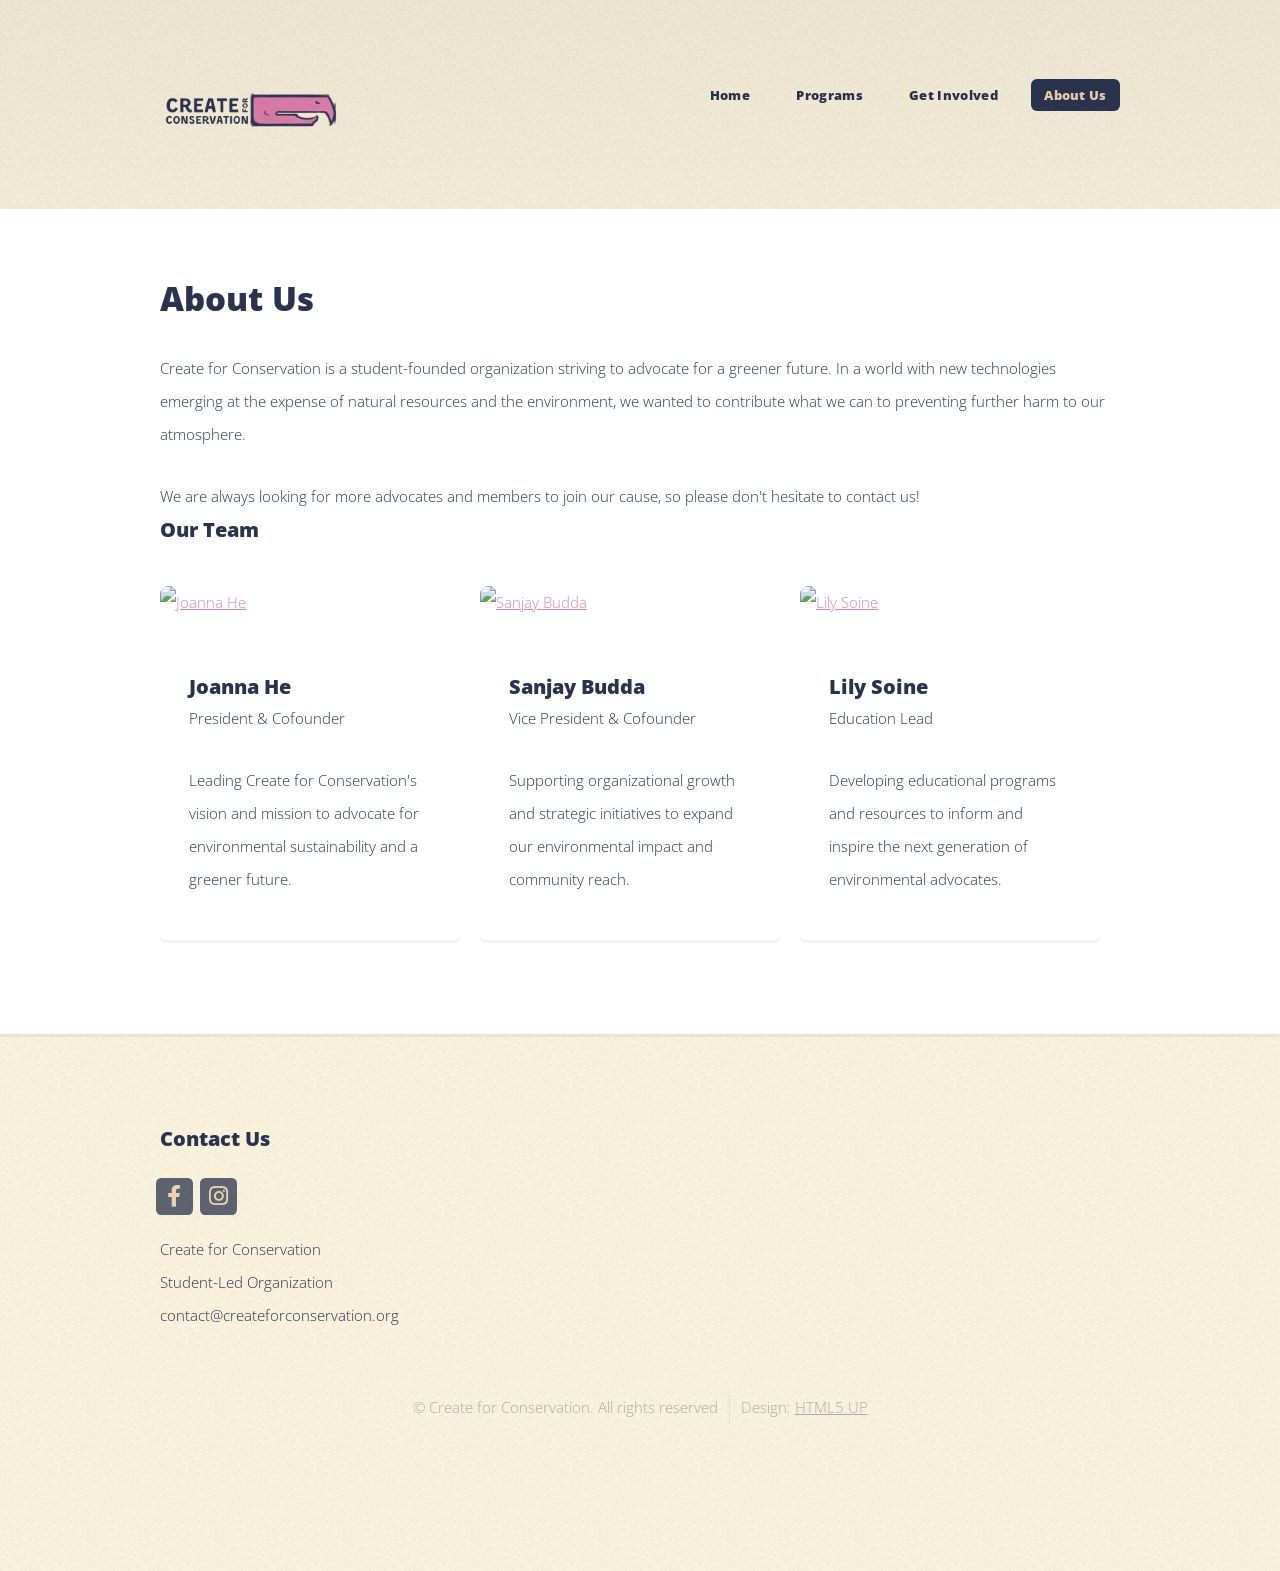
==== about-us.html @ b84e0b49 "Update: larger logo, add team members to about page, reorganize programs menu, rename get-connected " ====
<!DOCTYPE HTML>
<!--
	Verti by HTML5 UP
	html5up.net | @ajlkn
	Free for personal and commercial use under the CCA 3.0 license (html5up.net/license)
-->
<html>
	<head>
		<title>About Us - Create for Conservation</title>
		<meta charset="utf-8" />
		<meta name="viewport" content="width=device-width, initial-scale=1, user-scalable=no" />
		<link rel="stylesheet" href="assets/css/main.css" />
		<style>
			#logo img {
				max-width: 180px;
				height: auto;
			}
			
			/* Team member card hover effects */
			.box.feature {
				transition: transform 0.5s ease, box-shadow 0.5s ease;
			}
			
			.box.feature:hover {
				transform: translateY(-5px);
				box-shadow: 0 5px 15px rgba(0, 0, 0, 0.1);
			}
			
			.box.feature .image.featured img {
				transition: transform 0.5s ease;
			}
			
			.box.feature:hover .image.featured img {
				transform: scale(1.02);
			}
			
			/* Horizontal scroll for team members */
			.team-scroll-container {
				display: flex;
				overflow-x: auto;
				gap: 20px;
				padding: 20px 0;
				scroll-behavior: smooth;
			}
			
			.team-scroll-container::-webkit-scrollbar {
				height: 8px;
			}
			
			.team-scroll-container::-webkit-scrollbar-track {
				background: #f1f1f1;
			}
			
			.team-scroll-container::-webkit-scrollbar-thumb {
				background: #888;
				border-radius: 4px;
			}
			
			.team-scroll-container::-webkit-scrollbar-thumb:hover {
				background: #555;
			}
			
			.team-member-card {
				flex: 0 0 300px;
				min-width: 300px;
			}
		</style>
	</head>
	<body class="is-preload right-sidebar">
		<div id="page-wrapper">

			<!-- Header -->
			<div id="header-wrapper">
				<header id="header" class="container">

					<!-- Logo -->
						<div id="logo">
							<a href="index.html"><img src="assets/css/images/C4C_Logo.png" alt="Create for Conservation" /></a>
						</div>

					<!-- Nav -->
						<nav id="nav">
							<ul>
								<li><a href="index.html">Home</a></li>
								<li>
									<a href="#">Programs</a>
									<ul>
									<li><a href="primary-program.html">Primary Program</a></li>
									<li><a href="teen-program.html">Teen Program</a></li>
								</ul>
							</li>
							<li><a href="get-involved.html">Get Involved</a></li>
								<li class="current"><a href="about-us.html">About Us</a></li>
							</ul>
						</nav>

				</header>
			</div>

			<!-- Main -->
			<div id="main-wrapper">
				<div class="container">
					<!-- About Section -->
					<div class="row gtr-200">
						<div class="col-12 col-12-medium">
							<div id="content">
								<article>
									<h2>About Us</h2>
									<p>Create for Conservation is a student-founded organization striving to advocate for a greener future. In a world with new technologies emerging at the expense of natural resources and the environment, we wanted to contribute what we can to preventing further harm to our atmosphere.</p>
									<p>We are always looking for more advocates and members to join our cause, so please don't hesitate to contact us!</p>
								</article>
							</div>
						</div>
					</div>

					<!-- Team Members -->
					<h3>Our Team</h3>
					<div class="team-scroll-container">
						<div class="team-member-card">
							<!-- Team Member 1 -->
							<section class="box feature">
								<a href="#" class="image featured"><img src="images/pic01.jpg" alt="Joanna He" /></a>
								<div class="inner">
									<header>
										<h2>Joanna He</h2>
										<p>President & Cofounder</p>
									</header>
									<p>Leading Create for Conservation's vision and mission to advocate for environmental sustainability and a greener future.</p>
								</div>
							</section>
						</div>
						<div class="team-member-card">
							<!-- Team Member 2 -->
							<section class="box feature">
								<a href="#" class="image featured"><img src="images/pic02.jpg" alt="Sanjay Budda" /></a>
								<div class="inner">
									<header>
										<h2>Sanjay Budda</h2>
										<p>Vice President & Cofounder</p>
									</header>
									<p>Supporting organizational growth and strategic initiatives to expand our environmental impact and community reach.</p>
								</div>
							</section>
						</div>
						<div class="team-member-card">
							<!-- Team Member 3 -->
							<section class="box feature">
								<a href="#" class="image featured"><img src="images/pic03.jpg" alt="Lily Soine" /></a>
								<div class="inner">
									<header>
										<h2>Lily Soine</h2>
										<p>Education Lead</p>
									</header>
									<p>Developing educational programs and resources to inform and inspire the next generation of environmental advocates.</p>
								</div>
							</section>
						</div>
						<div class="team-member-card">
							<!-- Team Member 4 -->
							<section class="box feature">
								<a href="#" class="image featured"><img src="images/pic04.jpg" alt="Ishaant Majumdar" /></a>
								<div class="inner">
									<header>
										<h2>Ishaant Majumdar</h2>
										<p>Technology Lead</p>
									</header>
									<p>Leveraging technology and innovation to advance Create for Conservation's digital presence and technical capabilities.</p>
								</div>
							</section>
						</div>
					</div>
				</div>
			</div>

			<!-- Footer -->
			<div id="footer-wrapper">
				<footer id="footer" class="container">
					<div class="row">
						<div class="col-12">
							<!-- Contact -->
								<section class="widget contact last">
									<h3>Contact Us</h3>
									<ul>
										<li><a href="#" class="icon brands fa-facebook-f"><span class="label">Facebook</span></a></li>
										<li><a href="#" class="icon brands fa-instagram"><span class="label">Instagram</span></a></li>
									</ul>
									<p>Create for Conservation<br />
									Student-Led Organization<br />
									contact@createforconservation.org</p>
								</section>
						</div>
					</div>
					<div class="row">
						<div class="col-12">
							<div id="copyright">
								<ul class="menu">
									<li>&copy; Create for Conservation. All rights reserved</li><li>Design: <a href="http://html5up.net">HTML5 UP</a></li>
								</ul>
							</div>
						</div>
					</div>
				</footer>
			</div>

		</div>

		<!-- Scripts -->
		<script src="assets/js/jquery.min.js"></script>
		<script src="assets/js/jquery.dropotron.min.js"></script>
		<script src="assets/js/browser.min.js"></script>
		<script src="assets/js/breakpoints.min.js"></script>
		<script src="assets/js/util.js"></script>
		<script src="assets/js/main.js"></script>

	</body>
</html>
---- assets/css/main.css ----
@import url("fontawesome-all.min.css");
@import url("https://fonts.googleapis.com/css?family=Oleo+Script:400|Open+Sans:300,300italic,600,600italic,800");

/*
	Verti by HTML5 UP
	html5up.net | @ajlkn
	Free for personal and commercial use under the CCA 3.0 license (html5up.net/license)
*/

html, body, div, span, applet, object,
iframe, h1, h2, h3, h4, h5, h6, p, blockquote,
pre, a, abbr, acronym, address, big, cite,
code, del, dfn, em, img, ins, kbd, q, s, samp,
small, strike, strong, sub, sup, tt, var, b,
u, i, center, dl, dt, dd, ol, ul, li, fieldset,
form, label, legend, table, caption, tbody,
tfoot, thead, tr, th, td, article, aside,
canvas, details, embed, figure, figcaption,
footer, header, hgroup, menu, nav, output, ruby,
section, summary, time, mark, audio, video {
	margin: 0;
	padding: 0;
	border: 0;
	font-size: 100%;
	font: inherit;
	vertical-align: baseline;}

article, aside, details, figcaption, figure,
footer, header, hgroup, menu, nav, section {
	display: block;}

body {
	line-height: 1;
}

ol, ul {
	list-style: none;
}

blockquote, q {
	quotes: none;
}

	blockquote:before, blockquote:after, q:before, q:after {
		content: '';
		content: none;
	}

table {
	border-collapse: collapse;
	border-spacing: 0;
}

body {
	-webkit-text-size-adjust: none;
}

mark {
	background-color: transparent;
	color: inherit;
}

input::-moz-focus-inner {
	border: 0;
	padding: 0;
}

input, select, textarea {
	-moz-appearance: none;
	-webkit-appearance: none;
	-ms-appearance: none;
	appearance: none;
}

/* Basic */

	@-ms-viewport {
		width: device-width;
	}

	html {
		box-sizing: border-box;
	}

	*, *:before, *:after {
		box-sizing: inherit;
	}

	body {
		background-image: -moz-linear-gradient(top, rgba(0, 0, 0, 0.05), rgba(0, 0, 0, 0)), url("images/bg01.png");
		background-image: -webkit-linear-gradient(top, rgba(0, 0, 0, 0.05), rgba(0, 0, 0, 0)), url("images/bg01.png");
		background-image: -ms-linear-gradient(top, rgba(0, 0, 0, 0.05), rgba(0, 0, 0, 0)), url("images/bg01.png");
		background-image: linear-gradient(top, rgba(0, 0, 0, 0.05), rgba(0, 0, 0, 0)), url("images/bg01.png");
		background-color: #faf3dd;
		background-position: top left, top left;
		background-repeat: repeat-x, repeat;
		background-size: 100% 30em, auto;
		font-family: 'Open Sans', sans-serif;
		font-size: 13pt;
		color: #29334d;
		font-weight: 300;
		line-height: 2.25em;
	}

		body.is-preload *, body.is-preload *:before, body.is-preload *:after {
			-moz-animation: none !important;
			-webkit-animation: none !important;
			-ms-animation: none !important;
			animation: none !important;
			-moz-transition: none !important;
			-webkit-transition: none !important;
			-ms-transition: none !important;
			transition: none !important;
		}

	input, select, textarea {
		font-family: 'Open Sans', sans-serif;
		font-size: 13pt;
		color: #29334d;
		font-weight: 300;
		line-height: 2.25em;
	}

	a {
		color: #dd80ab;
		text-decoration: underline;
	}

		a:hover {
			text-decoration: none;
		}

	h1, h2, h3, h4, h5, h6 {
		color: #29334d;
		font-weight: 800;
	}

		h1 a, h2 a, h3 a, h4 a, h5 a, h6 a {
			color: inherit;
			text-decoration: none;
			outline: 0;
		}

	h2 {
		font-size: 2.25em;
		margin: 0 0 1.1em 0;
		line-height: 1em;
	}

	h3 {
		font-size: 1.35em;
		margin: 0 0 1em 0;
	}

	b, strong {
		font-weight: 600;
		color: #29334d;
	}

	i, em {
		font-style: italic;
	}

	br.clear {
		clear: both;
	}

	sub {
		position: relative;
		top: 0.5em;
		font-size: 0.8em;
	}

	sup {
		position: relative;
		top: -0.5em;
		font-size: 0.8em;
	}

	hr {
		border: 0;
		border-top: solid 1px #eee;
	}

	blockquote {
		border-left: solid 0.5em #eee;
		padding: 1em 0 1em 2em;
		font-style: italic;
	}

	p, ul, ol, dl, table {
		margin-bottom: 2em;
	}

/* Container */

	.container {
		margin: 0 auto;
		max-width: 100%;
		width: 1400px;
	}

		@media screen and (max-width: 1680px) {

			.container {
				width: 1200px;
			}

		}

		@media screen and (max-width: 1280px) {

			.container {
				width: 960px;
			}

		}

		@media screen and (max-width: 980px) {

			.container {
				width: 90%;
			}

		}

		@media screen and (max-width: 736px) {

			.container {
				width: 100%;
			}

		}

/* Row */

	.row {
		display: flex;
		flex-wrap: wrap;
		box-sizing: border-box;
		align-items: stretch;
	}

		.row > * {
			box-sizing: border-box;
		}

		.row.gtr-uniform > * > :last-child {
			margin-bottom: 0;
		}

		.row.aln-left {
			justify-content: flex-start;
		}

		.row.aln-center {
			justify-content: center;
		}

		.row.aln-right {
			justify-content: flex-end;
		}

		.row.aln-top {
			align-items: flex-start;
		}

		.row.aln-middle {
			align-items: center;
		}

		.row.aln-bottom {
			align-items: flex-end;
		}

		.row > .imp {
			order: -1;
		}

		.row > .col-1 {
			width: 8.33333%;
		}

		.row > .off-1 {
			margin-left: 8.33333%;
		}

		.row > .col-2 {
			width: 16.66667%;
		}

		.row > .off-2 {
			margin-left: 16.66667%;
		}

		.row > .col-3 {
			width: 25%;
		}

		.row > .off-3 {
			margin-left: 25%;
		}

		.row > .col-4 {
			width: 33.33333%;
		}

		.row > .off-4 {
			margin-left: 33.33333%;
		}

		.row > .col-5 {
			width: 41.66667%;
		}

		.row > .off-5 {
			margin-left: 41.66667%;
		}

		.row > .col-6 {
			width: 50%;
		}

		.row > .off-6 {
			margin-left: 50%;
		}

		.row > .col-7 {
			width: 58.33333%;
		}

		.row > .off-7 {
			margin-left: 58.33333%;
		}

		.row > .col-8 {
			width: 66.66667%;
		}

		.row > .off-8 {
			margin-left: 66.66667%;
		}

		.row > .col-9 {
			width: 75%;
		}

		.row > .off-9 {
			margin-left: 75%;
		}

		.row > .col-10 {
			width: 83.33333%;
		}

		.row > .off-10 {
			margin-left: 83.33333%;
		}

		.row > .col-11 {
			width: 91.66667%;
		}

		.row > .off-11 {
			margin-left: 91.66667%;
		}

		.row > .col-12 {
			width: 100%;
		}

		.row > .off-12 {
			margin-left: 100%;
		}

		.row.gtr-0 {
			margin-top: 0px;
			margin-left: 0px;
		}

			.row.gtr-0 > * {
				padding: 0px 0 0 0px;
			}

			.row.gtr-0.gtr-uniform {
				margin-top: 0px;
			}

				.row.gtr-0.gtr-uniform > * {
					padding-top: 0px;
				}

		.row.gtr-25 {
			margin-top: -10px;
			margin-left: -10px;
		}

			.row.gtr-25 > * {
				padding: 10px 0 0 10px;
			}

			.row.gtr-25.gtr-uniform {
				margin-top: -10px;
			}

				.row.gtr-25.gtr-uniform > * {
					padding-top: 10px;
				}

		.row.gtr-50 {
			margin-top: -20px;
			margin-left: -20px;
		}

			.row.gtr-50 > * {
				padding: 20px 0 0 20px;
			}

			.row.gtr-50.gtr-uniform {
				margin-top: -20px;
			}

				.row.gtr-50.gtr-uniform > * {
					padding-top: 20px;
				}

		.row {
			margin-top: -40px;
			margin-left: -40px;
		}

			.row > * {
				padding: 40px 0 0 40px;
			}

			.row.gtr-uniform {
				margin-top: -40px;
			}

				.row.gtr-uniform > * {
					padding-top: 40px;
				}

		.row.gtr-150 {
			margin-top: -60px;
			margin-left: -60px;
		}

			.row.gtr-150 > * {
				padding: 60px 0 0 60px;
			}

			.row.gtr-150.gtr-uniform {
				margin-top: -60px;
			}

				.row.gtr-150.gtr-uniform > * {
					padding-top: 60px;
				}

		.row.gtr-200 {
			margin-top: -80px;
			margin-left: -80px;
		}

			.row.gtr-200 > * {
				padding: 80px 0 0 80px;
			}

			.row.gtr-200.gtr-uniform {
				margin-top: -80px;
			}

				.row.gtr-200.gtr-uniform > * {
					padding-top: 80px;
				}

		@media screen and (max-width: 1680px) {

			.row {
				display: flex;
				flex-wrap: wrap;
				box-sizing: border-box;
				align-items: stretch;
			}

				.row > * {
					box-sizing: border-box;
				}

				.row.gtr-uniform > * > :last-child {
					margin-bottom: 0;
				}

				.row.aln-left {
					justify-content: flex-start;
				}

				.row.aln-center {
					justify-content: center;
				}

				.row.aln-right {
					justify-content: flex-end;
				}

				.row.aln-top {
					align-items: flex-start;
				}

				.row.aln-middle {
					align-items: center;
				}

				.row.aln-bottom {
					align-items: flex-end;
				}

				.row > .imp-xlarge {
					order: -1;
				}

				.row > .col-1-xlarge {
					width: 8.33333%;
				}

				.row > .off-1-xlarge {
					margin-left: 8.33333%;
				}

				.row > .col-2-xlarge {
					width: 16.66667%;
				}

				.row > .off-2-xlarge {
					margin-left: 16.66667%;
				}

				.row > .col-3-xlarge {
					width: 25%;
				}

				.row > .off-3-xlarge {
					margin-left: 25%;
				}

				.row > .col-4-xlarge {
					width: 33.33333%;
				}

				.row > .off-4-xlarge {
					margin-left: 33.33333%;
				}

				.row > .col-5-xlarge {
					width: 41.66667%;
				}

				.row > .off-5-xlarge {
					margin-left: 41.66667%;
				}

				.row > .col-6-xlarge {
					width: 50%;
				}

				.row > .off-6-xlarge {
					margin-left: 50%;
				}

				.row > .col-7-xlarge {
					width: 58.33333%;
				}

				.row > .off-7-xlarge {
					margin-left: 58.33333%;
				}

				.row > .col-8-xlarge {
					width: 66.66667%;
				}

				.row > .off-8-xlarge {
					margin-left: 66.66667%;
				}

				.row > .col-9-xlarge {
					width: 75%;
				}

				.row > .off-9-xlarge {
					margin-left: 75%;
				}

				.row > .col-10-xlarge {
					width: 83.33333%;
				}

				.row > .off-10-xlarge {
					margin-left: 83.33333%;
				}

				.row > .col-11-xlarge {
					width: 91.66667%;
				}

				.row > .off-11-xlarge {
					margin-left: 91.66667%;
				}

				.row > .col-12-xlarge {
					width: 100%;
				}

				.row > .off-12-xlarge {
					margin-left: 100%;
				}

				.row.gtr-0 {
					margin-top: 0px;
					margin-left: 0px;
				}

					.row.gtr-0 > * {
						padding: 0px 0 0 0px;
					}

					.row.gtr-0.gtr-uniform {
						margin-top: 0px;
					}

						.row.gtr-0.gtr-uniform > * {
							padding-top: 0px;
						}

				.row.gtr-25 {
					margin-top: -10px;
					margin-left: -10px;
				}

					.row.gtr-25 > * {
						padding: 10px 0 0 10px;
					}

					.row.gtr-25.gtr-uniform {
						margin-top: -10px;
					}

						.row.gtr-25.gtr-uniform > * {
							padding-top: 10px;
						}

				.row.gtr-50 {
					margin-top: -20px;
					margin-left: -20px;
				}

					.row.gtr-50 > * {
						padding: 20px 0 0 20px;
					}

					.row.gtr-50.gtr-uniform {
						margin-top: -20px;
					}

						.row.gtr-50.gtr-uniform > * {
							padding-top: 20px;
						}

				.row {
					margin-top: -40px;
					margin-left: -40px;
				}

					.row > * {
						padding: 40px 0 0 40px;
					}

					.row.gtr-uniform {
						margin-top: -40px;
					}

						.row.gtr-uniform > * {
							padding-top: 40px;
						}

				.row.gtr-150 {
					margin-top: -60px;
					margin-left: -60px;
				}

					.row.gtr-150 > * {
						padding: 60px 0 0 60px;
					}

					.row.gtr-150.gtr-uniform {
						margin-top: -60px;
					}

						.row.gtr-150.gtr-uniform > * {
							padding-top: 60px;
						}

				.row.gtr-200 {
					margin-top: -80px;
					margin-left: -80px;
				}

					.row.gtr-200 > * {
						padding: 80px 0 0 80px;
					}

					.row.gtr-200.gtr-uniform {
						margin-top: -80px;
					}

						.row.gtr-200.gtr-uniform > * {
							padding-top: 80px;
						}

		}

		@media screen and (max-width: 1280px) {

			.row {
				display: flex;
				flex-wrap: wrap;
				box-sizing: border-box;
				align-items: stretch;
			}

				.row > * {
					box-sizing: border-box;
				}

				.row.gtr-uniform > * > :last-child {
					margin-bottom: 0;
				}

				.row.aln-left {
					justify-content: flex-start;
				}

				.row.aln-center {
					justify-content: center;
				}

				.row.aln-right {
					justify-content: flex-end;
				}

				.row.aln-top {
					align-items: flex-start;
				}

				.row.aln-middle {
					align-items: center;
				}

				.row.aln-bottom {
					align-items: flex-end;
				}

				.row > .imp-large {
					order: -1;
				}

				.row > .col-1-large {
					width: 8.33333%;
				}

				.row > .off-1-large {
					margin-left: 8.33333%;
				}

				.row > .col-2-large {
					width: 16.66667%;
				}

				.row > .off-2-large {
					margin-left: 16.66667%;
				}

				.row > .col-3-large {
					width: 25%;
				}

				.row > .off-3-large {
					margin-left: 25%;
				}

				.row > .col-4-large {
					width: 33.33333%;
				}

				.row > .off-4-large {
					margin-left: 33.33333%;
				}

				.row > .col-5-large {
					width: 41.66667%;
				}

				.row > .off-5-large {
					margin-left: 41.66667%;
				}

				.row > .col-6-large {
					width: 50%;
				}

				.row > .off-6-large {
					margin-left: 50%;
				}

				.row > .col-7-large {
					width: 58.33333%;
				}

				.row > .off-7-large {
					margin-left: 58.33333%;
				}

				.row > .col-8-large {
					width: 66.66667%;
				}

				.row > .off-8-large {
					margin-left: 66.66667%;
				}

				.row > .col-9-large {
					width: 75%;
				}

				.row > .off-9-large {
					margin-left: 75%;
				}

				.row > .col-10-large {
					width: 83.33333%;
				}

				.row > .off-10-large {
					margin-left: 83.33333%;
				}

				.row > .col-11-large {
					width: 91.66667%;
				}

				.row > .off-11-large {
					margin-left: 91.66667%;
				}

				.row > .col-12-large {
					width: 100%;
				}

				.row > .off-12-large {
					margin-left: 100%;
				}

				.row.gtr-0 {
					margin-top: 0px;
					margin-left: 0px;
				}

					.row.gtr-0 > * {
						padding: 0px 0 0 0px;
					}

					.row.gtr-0.gtr-uniform {
						margin-top: 0px;
					}

						.row.gtr-0.gtr-uniform > * {
							padding-top: 0px;
						}

				.row.gtr-25 {
					margin-top: -6.25px;
					margin-left: -6.25px;
				}

					.row.gtr-25 > * {
						padding: 6.25px 0 0 6.25px;
					}

					.row.gtr-25.gtr-uniform {
						margin-top: -6.25px;
					}

						.row.gtr-25.gtr-uniform > * {
							padding-top: 6.25px;
						}

				.row.gtr-50 {
					margin-top: -12.5px;
					margin-left: -12.5px;
				}

					.row.gtr-50 > * {
						padding: 12.5px 0 0 12.5px;
					}

					.row.gtr-50.gtr-uniform {
						margin-top: -12.5px;
					}

						.row.gtr-50.gtr-uniform > * {
							padding-top: 12.5px;
						}

				.row {
					margin-top: -25px;
					margin-left: -25px;
				}

					.row > * {
						padding: 25px 0 0 25px;
					}

					.row.gtr-uniform {
						margin-top: -25px;
					}

						.row.gtr-uniform > * {
							padding-top: 25px;
						}

				.row.gtr-150 {
					margin-top: -37.5px;
					margin-left: -37.5px;
				}

					.row.gtr-150 > * {
						padding: 37.5px 0 0 37.5px;
					}

					.row.gtr-150.gtr-uniform {
						margin-top: -37.5px;
					}

						.row.gtr-150.gtr-uniform > * {
							padding-top: 37.5px;
						}

				.row.gtr-200 {
					margin-top: -50px;
					margin-left: -50px;
				}

					.row.gtr-200 > * {
						padding: 50px 0 0 50px;
					}

					.row.gtr-200.gtr-uniform {
						margin-top: -50px;
					}

						.row.gtr-200.gtr-uniform > * {
							padding-top: 50px;
						}

		}

		@media screen and (max-width: 980px) {

			.row {
				display: flex;
				flex-wrap: wrap;
				box-sizing: border-box;
				align-items: stretch;
			}

				.row > * {
					box-sizing: border-box;
				}

				.row.gtr-uniform > * > :last-child {
					margin-bottom: 0;
				}

				.row.aln-left {
					justify-content: flex-start;
				}

				.row.aln-center {
					justify-content: center;
				}

				.row.aln-right {
					justify-content: flex-end;
				}

				.row.aln-top {
					align-items: flex-start;
				}

				.row.aln-middle {
					align-items: center;
				}

				.row.aln-bottom {
					align-items: flex-end;
				}

				.row > .imp-medium {
					order: -1;
				}

				.row > .col-1-medium {
					width: 8.33333%;
				}

				.row > .off-1-medium {
					margin-left: 8.33333%;
				}

				.row > .col-2-medium {
					width: 16.66667%;
				}

				.row > .off-2-medium {
					margin-left: 16.66667%;
				}

				.row > .col-3-medium {
					width: 25%;
				}

				.row > .off-3-medium {
					margin-left: 25%;
				}

				.row > .col-4-medium {
					width: 33.33333%;
				}

				.row > .off-4-medium {
					margin-left: 33.33333%;
				}

				.row > .col-5-medium {
					width: 41.66667%;
				}

				.row > .off-5-medium {
					margin-left: 41.66667%;
				}

				.row > .col-6-medium {
					width: 50%;
				}

				.row > .off-6-medium {
					margin-left: 50%;
				}

				.row > .col-7-medium {
					width: 58.33333%;
				}

				.row > .off-7-medium {
					margin-left: 58.33333%;
				}

				.row > .col-8-medium {
					width: 66.66667%;
				}

				.row > .off-8-medium {
					margin-left: 66.66667%;
				}

				.row > .col-9-medium {
					width: 75%;
				}

				.row > .off-9-medium {
					margin-left: 75%;
				}

				.row > .col-10-medium {
					width: 83.33333%;
				}

				.row > .off-10-medium {
					margin-left: 83.33333%;
				}

				.row > .col-11-medium {
					width: 91.66667%;
				}

				.row > .off-11-medium {
					margin-left: 91.66667%;
				}

				.row > .col-12-medium {
					width: 100%;
				}

				.row > .off-12-medium {
					margin-left: 100%;
				}

				.row.gtr-0 {
					margin-top: 0px;
					margin-left: 0px;
				}

					.row.gtr-0 > * {
						padding: 0px 0 0 0px;
					}

					.row.gtr-0.gtr-uniform {
						margin-top: 0px;
					}

						.row.gtr-0.gtr-uniform > * {
							padding-top: 0px;
						}

				.row.gtr-25 {
					margin-top: -6.25px;
					margin-left: -6.25px;
				}

					.row.gtr-25 > * {
						padding: 6.25px 0 0 6.25px;
					}

					.row.gtr-25.gtr-uniform {
						margin-top: -6.25px;
					}

						.row.gtr-25.gtr-uniform > * {
							padding-top: 6.25px;
						}

				.row.gtr-50 {
					margin-top: -12.5px;
					margin-left: -12.5px;
				}

					.row.gtr-50 > * {
						padding: 12.5px 0 0 12.5px;
					}

					.row.gtr-50.gtr-uniform {
						margin-top: -12.5px;
					}

						.row.gtr-50.gtr-uniform > * {
							padding-top: 12.5px;
						}

				.row {
					margin-top: -25px;
					margin-left: -25px;
				}

					.row > * {
						padding: 25px 0 0 25px;
					}

					.row.gtr-uniform {
						margin-top: -25px;
					}

						.row.gtr-uniform > * {
							padding-top: 25px;
						}

				.row.gtr-150 {
					margin-top: -37.5px;
					margin-left: -37.5px;
				}

					.row.gtr-150 > * {
						padding: 37.5px 0 0 37.5px;
					}

					.row.gtr-150.gtr-uniform {
						margin-top: -37.5px;
					}

						.row.gtr-150.gtr-uniform > * {
							padding-top: 37.5px;
						}

				.row.gtr-200 {
					margin-top: -50px;
					margin-left: -50px;
				}

					.row.gtr-200 > * {
						padding: 50px 0 0 50px;
					}

					.row.gtr-200.gtr-uniform {
						margin-top: -50px;
					}

						.row.gtr-200.gtr-uniform > * {
							padding-top: 50px;
						}

		}

		@media screen and (max-width: 736px) {

			.row {
				display: flex;
				flex-wrap: wrap;
				box-sizing: border-box;
				align-items: stretch;
			}

				.row > * {
					box-sizing: border-box;
				}

				.row.gtr-uniform > * > :last-child {
					margin-bottom: 0;
				}

				.row.aln-left {
					justify-content: flex-start;
				}

				.row.aln-center {
					justify-content: center;
				}

				.row.aln-right {
					justify-content: flex-end;
				}

				.row.aln-top {
					align-items: flex-start;
				}

				.row.aln-middle {
					align-items: center;
				}

				.row.aln-bottom {
					align-items: flex-end;
				}

				.row > .imp-small {
					order: -1;
				}

				.row > .col-1-small {
					width: 8.33333%;
				}

				.row > .off-1-small {
					margin-left: 8.33333%;
				}

				.row > .col-2-small {
					width: 16.66667%;
				}

				.row > .off-2-small {
					margin-left: 16.66667%;
				}

				.row > .col-3-small {
					width: 25%;
				}

				.row > .off-3-small {
					margin-left: 25%;
				}

				.row > .col-4-small {
					width: 33.33333%;
				}

				.row > .off-4-small {
					margin-left: 33.33333%;
				}

				.row > .col-5-small {
					width: 41.66667%;
				}

				.row > .off-5-small {
					margin-left: 41.66667%;
				}

				.row > .col-6-small {
					width: 50%;
				}

				.row > .off-6-small {
					margin-left: 50%;
				}

				.row > .col-7-small {
					width: 58.33333%;
				}

				.row > .off-7-small {
					margin-left: 58.33333%;
				}

				.row > .col-8-small {
					width: 66.66667%;
				}

				.row > .off-8-small {
					margin-left: 66.66667%;
				}

				.row > .col-9-small {
					width: 75%;
				}

				.row > .off-9-small {
					margin-left: 75%;
				}

				.row > .col-10-small {
					width: 83.33333%;
				}

				.row > .off-10-small {
					margin-left: 83.33333%;
				}

				.row > .col-11-small {
					width: 91.66667%;
				}

				.row > .off-11-small {
					margin-left: 91.66667%;
				}

				.row > .col-12-small {
					width: 100%;
				}

				.row > .off-12-small {
					margin-left: 100%;
				}

				.row.gtr-0 {
					margin-top: 0px;
					margin-left: 0px;
				}

					.row.gtr-0 > * {
						padding: 0px 0 0 0px;
					}

					.row.gtr-0.gtr-uniform {
						margin-top: 0px;
					}

						.row.gtr-0.gtr-uniform > * {
							padding-top: 0px;
						}

				.row.gtr-25 {
					margin-top: -5px;
					margin-left: -5px;
				}

					.row.gtr-25 > * {
						padding: 5px 0 0 5px;
					}

					.row.gtr-25.gtr-uniform {
						margin-top: -5px;
					}

						.row.gtr-25.gtr-uniform > * {
							padding-top: 5px;
						}

				.row.gtr-50 {
					margin-top: -10px;
					margin-left: -10px;
				}

					.row.gtr-50 > * {
						padding: 10px 0 0 10px;
					}

					.row.gtr-50.gtr-uniform {
						margin-top: -10px;
					}

						.row.gtr-50.gtr-uniform > * {
							padding-top: 10px;
						}

				.row {
					margin-top: -20px;
					margin-left: -20px;
				}

					.row > * {
						padding: 20px 0 0 20px;
					}

					.row.gtr-uniform {
						margin-top: -20px;
					}

						.row.gtr-uniform > * {
							padding-top: 20px;
						}

				.row.gtr-150 {
					margin-top: -30px;
					margin-left: -30px;
				}

					.row.gtr-150 > * {
						padding: 30px 0 0 30px;
					}

					.row.gtr-150.gtr-uniform {
						margin-top: -30px;
					}

						.row.gtr-150.gtr-uniform > * {
							padding-top: 30px;
						}

				.row.gtr-200 {
					margin-top: -40px;
					margin-left: -40px;
				}

					.row.gtr-200 > * {
						padding: 40px 0 0 40px;
					}

					.row.gtr-200.gtr-uniform {
						margin-top: -40px;
					}

						.row.gtr-200.gtr-uniform > * {
							padding-top: 40px;
						}

		}

/* Section/Article */

	section, article {
		margin-bottom: 5em;
	}

	section > :last-child,
	article > :last-child,
	section:last-child,
	article:last-child {
		margin-bottom: 0;
	}

	header {
		margin: 0 0 2em 0;
	}

		header h2, header h3 {
			margin: 0 0 0.25em 0;
		}

		header p {
			margin: 0;
		}

	footer {
		margin: 2.5em 0 0 0;
	}

/* Forms */

	form label {
		display: block;
		font-weight: 800;
		margin: 0 0 1em 0;
		font-size: 0.8em;
		color: #29334d;
	}

	form input[type="text"],
	form input[type="email"],
	form input[type="password"],
	form select,
	form textarea {
		-webkit-appearance: none;
		display: block;
		width: 100%;
		border-radius: 8px;
		border: solid 1px #eee;
	}

		form input[type="text"]:focus,
		form input[type="email"]:focus,
		form input[type="password"]:focus,
		form select:focus,
		form textarea:focus {
			border-color: #dd80ab;
		}

	form input[type="text"],
	form input[type="email"],
	form input[type="password"] {
		line-height: 3em;
		padding: 0 1em;
	}

	form select {
		line-height: 3em;
		padding: 0 1em;
	}

	form textarea {
		min-height: 9em;
		padding: 1em;
	}

	form ::-webkit-input-placeholder {
		color: #555 !important;
	}

	form :-moz-placeholder {
		color: #555 !important;
	}

	form ::-moz-placeholder {
		color: #555 !important;
	}

	form :-ms-input-placeholder {
		color: #555 !important;
	}

	form ::-moz-focus-inner {
		border: 0;
	}

/* Tables */

	table {
		width: 100%;
	}

		table tr {
			border-top: solid 1px #eee;
		}

			table tr:first-child {
				border-top: 0;
			}

		table td {
			padding: 0.5em 1em 0.5em 1em;
		}

		table th {
			text-align: left;
			padding: 0.5em 1em 0.5em 1em;
			font-weight: 800;
			margin: 0 0 1em 0;
		}

		table thead {
			background: #404248;
			color: #fff;
		}

/* Image */

	.image {
		display: inline-block;
		outline: 0;
	}

		.image img {
			display: block;
			width: 100%;
			border-radius: 8px;
		}

		.image.fit {
			display: block;
			width: 100%;
		}

		.image.featured {
			display: block;
			width: 100%;
			margin: 0 0 2.5em 0;
		}

		.image.left {
			float: left;
			margin: 0 2em 2em 0;
		}

		.image.centered {
			display: block;
			margin: 0 0 2.5em 0;
		}

			.image.centered img {
				margin: 0 auto;
				width: auto;
			}

/* Button */

	input[type="button"],
	input[type="submit"],
	input[type="reset"],
	button,
	.button {
		-moz-transition: background-color .25s ease-in-out;
		-webkit-transition: background-color .25s ease-in-out;
		-ms-transition: background-color .25s ease-in-out;
		transition: background-color .25s ease-in-out;
		-webkit-appearance: none;
		position: relative;
		display: inline-block;
		background: #dd80ab;
		color: #e8c9a2;
		text-decoration: none;
		border-radius: 6px;
		font-weight: 800;
		outline: 0;
		border: 0;
		cursor: pointer;
		font-size: 1.35em;
		padding: 0.6em 1.5em;
	}

		input[type="button"].icon:before,
		input[type="submit"].icon:before,
		input[type="reset"].icon:before,
		button.icon:before,
		.button.icon:before {
			position: relative;
			margin-right: 0.5em;
			top: 0.05em;
		}

		input[type="button"]:hover,
		input[type="submit"]:hover,
		input[type="reset"]:hover,
		button:hover,
		.button:hover {
			background: #e99ec0;
		}

		input[type="button"]:active,
		input[type="submit"]:active,
		input[type="reset"]:active,
		button:active,
		.button:active {
			background: #d5669c;
		}

		input[type="button"].alt,
		input[type="submit"].alt,
		input[type="reset"].alt,
		button.alt,
		.button.alt {
			background: #f1f1f1;
			background: rgba(0, 0, 0, 0.05);
			color: #29334d;
		}

			input[type="button"].alt:hover,
			input[type="submit"].alt:hover,
			input[type="reset"].alt:hover,
			button.alt:hover,
			.button.alt:hover {
				background: #e8e8e8;
				background: rgba(0, 0, 0, 0.085);
			}

			input[type="button"].alt:active,
			input[type="submit"].alt:active,
			input[type="reset"].alt:active,
			button.alt:active,
			.button.alt:active {
				background: #e4e4e4;
				background: rgba(0, 0, 0, 0.15);
			}

		input[type="button"].large,
		input[type="submit"].large,
		input[type="reset"].large,
		button.large,
		.button.large {
			font-size: 2.25em;
			padding: 0.8em 0.9em;
		}

/* List */

	ul {
		list-style: disc;
		padding-left: 1em;
	}

		ul li {
			padding-left: 0.5em;
		}

		ul.style2 {
			list-style: none;
			padding-left: 0;
		}

			ul.style2 li {
				padding-left: 0;
			}

	ol {
		list-style: decimal;
		padding-left: 1.25em;
	}

		ol li {
			padding-left: 0.25em;
		}

/* Actions */

	ul.actions {
		list-style: none;
		padding-left: 0;
	}

		ul.actions li {
			display: inline-block;
			padding: 0 0 0 0.25em;
			margin: 0 0 0 0.25em;
		}

			ul.actions li:first-child {
				margin-left: 0;
				padding-left: 0;
			}

/* Menu */

	ul.menu {
		list-style: none;
		padding-left: 0;
	}

		ul.menu li {
			border-left: solid 1px #e0e0e0;
			display: inline-block;
			padding: 0 0 0 0.75em;
			margin: 0 0 0 0.75em;
		}

			ul.menu li:first-child {
				border-left: 0;
				margin-left: 0;
				padding-left: 0;
			}

/* Box */

	.box {
		background: #fff;
		border-radius: 6px;
		box-shadow: 0px 3px 0px 0px rgba(0, 0, 0, 0.05);
		padding: 2em;
	}

		.box.feature {
			padding: 0;
		}

			.box.feature .inner {
				padding: 4em 2em 3em 2em;
			}

			.box.feature h2 {
				font-size: 1.35em;
			}

			.box.feature p {
				margin: 0;
			}

			.box.feature .image {
				position: relative;
				margin: 0;
			}

				.box.feature .image img {
					border-bottom-left-radius: 0;
					border-bottom-right-radius: 0;
				}

/* Icons */

	.icon {
		text-decoration: none;
		position: relative;
		text-decoration: none;
	}

		.icon:before {
			-moz-osx-font-smoothing: grayscale;
			-webkit-font-smoothing: antialiased;
			display: inline-block;
			font-style: normal;
			font-variant: normal;
			text-rendering: auto;
			line-height: 1;
			text-transform: none !important;
			font-family: 'Font Awesome 5 Free';
			font-weight: 400;
		}

		.icon:before {
			line-height: inherit;
		}

		.icon.solid:before {
			font-weight: 900;
		}

		.icon.brands:before {
			font-family: 'Font Awesome 5 Brands';
		}

		.icon > .label {
			display: none;
		}

/* Widgets */

	.widget.thumbnails .grid {
		margin: 0 0 3em 0;
	}

	.widget.thumbnails .image {
		margin: 0;
	}

	.widget.contact ul {
		list-style: none;
		padding-left: 0;
		overflow: hidden;
		position: relative;
		left: -4px;
		top: 4px;
		margin-bottom: 1.5em;
	}

		.widget.contact ul li {
			display: inline-block;
			margin-right: 0.25em;
			padding-left: 0;
		}

			.widget.contact ul li a {
				-moz-transition: background-color .25s ease-in-out;
				-webkit-transition: background-color .25s ease-in-out;
				-ms-transition: background-color .25s ease-in-out;
				transition: background-color .25s ease-in-out;
				display: inline-block;
				width: 2.5em;
				height: 2.5em;
				text-align: center;
				line-height: 2.5em;
				border-radius: 0.35em;
				outline: 0;
				opacity: 0.75;
				text-decoration: none;
				background: #29334d;
			}

				.widget.contact ul li a:before {
					color: #e8c9a2;
					font-size: 1.5em;
					line-height: inherit;
				}

				.widget.contact ul li a:hover {
					background: #3a4666;
				}

				.widget.contact ul li a:active {
					background: #4a5a80;
				}

/* Wrappers */

	#header-wrapper {
		padding: 4.5em 0 3em 0;
	}

	#features-wrapper {
		padding: 3em 0 3em 0;
	}

	#main-wrapper {
		background: #fff;
		box-shadow: 0px 3px 0px 0px rgba(0, 0, 0, 0.05);
		padding: 5em 0 5em 0;
	}

	#footer-wrapper {
		padding: 6em 0 8em 0;
	}

/* Header */

	#header {
		position: relative;
	}

/* Logo */

	#logo {
		display: inline-block;
	}

		#logo h1 {
			background: #dd80ab;
			color: #e8c9a2;
			border-radius: 6px;
			font-family: 'Oleo Script', serif;
			font-weight: 400;
			padding: 0.25em 0.2em 0.25em 0.2em;
			font-size: 3.25em;
			letter-spacing: 0.05em;
			display: inline-block;
			vertical-align: middle;
		}

		#logo span {
			font-weight: 800;
			line-height: 4.5em;
			letter-spacing: 0.025em;
			font-size: 0.9em;
			vertical-align: middle;
			margin: 0 0 0 1.25em;
		}

/* Nav */

	#nav {
		position: absolute;
		right: 0;
		top: 0;
		font-size: 0.9em;
	}

		#nav ul {
			list-style: none;
			padding-left: 0;
		}

			#nav ul li {
				float: left;
				line-height: 4.5em;
				padding-left: 1.5em;
			}

				#nav ul li a, #nav ul li span {
					-moz-transition: background-color .25s ease-in-out;
					-webkit-transition: background-color .25s ease-in-out;
					-ms-transition: background-color .25s ease-in-out;
					transition: background-color .25s ease-in-out;
					font-weight: 800;
					letter-spacing: 0.025em;
					color: #29334d;
					text-decoration: none;
					border-radius: 6px;
					padding: 0.5em 1em 0.5em 1em;
				}

				#nav ul li > ul {
					display: none;
				}

				#nav ul li:hover a, #nav ul li:hover span {
					background: #fff;
				}

				#nav ul li.active a, #nav ul li.active span {
					background: #fff;
				}

				#nav ul li.current a {
					background: #29334d;
					color: #e8c9a2;
				}

	.dropotron {
		background: #fff;
		letter-spacing: 0.025em;
		color: #29334d;
		text-decoration: none;
		border-radius: 6px;
		padding: 0.75em 0;
		min-width: 15em;
		box-shadow: inset 0 0 0 1px rgba(0, 0, 0, 0.1), 0 0.25em 0.25em 0.1em rgba(0, 0, 0, 0.025);
		margin-top: calc(-0.75em + 1px);
		margin-left: -1px;
		list-style: none;
		padding-left: 0;
	}

		.dropotron li {
			border-top: solid 1px #eee;
			line-height: 3em;
			padding-left: 0;
		}

			.dropotron li:first-child {
				border-top: 0;
			}

			.dropotron li > a, .dropotron li > span {
				-moz-transition: color .25s ease-in-out, background-color .25s ease-in-out;
				-webkit-transition: color .25s ease-in-out, background-color .25s ease-in-out;
				-ms-transition: color .25s ease-in-out, background-color .25s ease-in-out;
				transition: color .25s ease-in-out, background-color .25s ease-in-out;
				text-decoration: none;
				color: inherit;
				display: block;
				padding: 0 1.5em;
			}

				.dropotron li > a:hover, .dropotron li > span:hover {
					background: #faf3dd;
				}

			.dropotron li.active > a, .dropotron li.active > span {
				background: #faf3dd;
			}

		.dropotron.level-0 {
			font-size: 0.8em;
			margin-left: 1.5em;
			margin-top: 0;
		}

			.dropotron.level-0:before {
				content: '';
				position: absolute;
				top: -0.5em;
				left: 1em;
				border-bottom: solid 0.75em #ffffff;
				border-left: solid 0.75em transparent;
				border-right: solid 0.75em transparent;
				z-index: 1;
			}

/* Banner */

	#banner {
		position: relative;
		padding: 4.5em;
	}

		#banner h2 {
			font-size: 3.5em;
			margin: 0.1em 0 0.35em 0;
		}

		#banner p {
			font-size: 2.75em;
			line-height: 1.35em;
			margin: 0;
		}

		#banner .button {
			width: 100%;
			margin-bottom: 0.5em;
		}

			#banner .button.icon:before {
				position: absolute;
				right: 0.15em;
				top: 50%;
				margin-top: -0.5em;
			}

			#banner .button.alt {
				margin-bottom: 0;
			}

		#banner ul {
			list-style: none;
			padding-left: 0;
			margin: 0 0 0 2em;
		}

			#banner ul li {
				padding-left: 0;
			}

/* Footer */

	#footer {
		margin-top: 0;
	}

		#footer a {
			color: inherit;
		}

	#copyright {
		color: #aaa;
		padding: 4em 0 0 0;
		text-align: center;
	}

		#copyright a {
			color: inherit;
		}

/* XLarge */

	@media screen and (max-width: 1680px) {

		/* Basic */

			body, input, select, textarea {
				font-size: 12pt;
			}

	}

/* Large */

	@media screen and (max-width: 1280px) {

		/* Basic */

			body, input, select, textarea {
				font-size: 11pt;
			}

	}

/* Medium */

	#navPanel, #navToggle {
		display: none;
	}

	@media screen and (max-width: 980px) {

		/* Basic */

			html, body {
				overflow-x: hidden;
			}

			body, input, select, textarea {
				font-size: 11pt;
			}

		/* Section/Article */

			section, article {
				clear: both;
				margin-bottom: 3em !important;
			}

			section.last, article.last {
				margin-bottom: 0 !important;
			}

		/* Image */

			.image.left {
				width: 25%;
				margin-bottom: 2em !important;
			}

		/* Menu */

			ul.menu li {
				display: block;
				border: 0 !important;
				padding: 0 !important;
				margin: 0 !important;
			}

		/* Actions */

			ul.actions li {
				display: block;
				padding: 0;
				margin: 1em 0 0 0;
			}

				ul.actions li:first-child {
					margin-top: 0;
				}

		/* Button */

			input[type="button"],
			input[type="submit"],
			input[type="reset"],
			button,
			.button {
				width: 100%;
				text-align: center;
				font-size: 1.35em;
				padding: 0.85em 0 !important;
			}

				input[type="button"].icon,
				input[type="submit"].icon,
				input[type="reset"].icon,
				button.icon,
				.button.icon {
					padding-right: 0.75em !important;
				}

					input[type="button"].icon:before,
					input[type="submit"].icon:before,
					input[type="reset"].icon:before,
					button.icon:before,
					.button.icon:before {
						margin-right: 0.5em;
						top: 0.05em;
					}

		/* Wrappers */

			#header-wrapper {
				padding: 3em 0 1em 0;
				text-align: center;
			}

			#footer-wrapper {
				padding: 6em 0 4em 0;
			}

		/* Header */

			#header {
				margin: 0 auto;
			}

		/* Logo */

			#logo span {
				display: block;
				margin: 0;
			}

		/* Nav */

			#nav {
				display: none;
			}

		/* Banner */

			#banner {
				padding: 4.5em 3em;
				text-align: center;
			}

				#banner ul {
					margin: 2em 0 0 0;
				}

				#banner .button.icon:before {
					position: relative;
					right: auto;
					top: auto;
				}

		/* Content */

			#content {
				border-bottom: solid 1px #e8e8e8;
				padding-bottom: 4em;
				margin-bottom: 0 !important;
			}

				#content > :last-child {
					margin-bottom: 0 !important;
				}

			#sidebar > :last-child {
				margin-bottom: 0 !important;
			}

		/* Footer */

			#copyright {
				padding: 0;
			}

		/* Nav */

			#page-wrapper {
				-moz-backface-visibility: hidden;
				-webkit-backface-visibility: hidden;
				-ms-backface-visibility: hidden;
				backface-visibility: hidden;
				-moz-transition: -moz-transform 0.5s ease;
				-webkit-transition: -webkit-transform 0.5s ease;
				-ms-transition: -ms-transform 0.5s ease;
				transition: transform 0.5s ease;
				padding-bottom: 1px;
			}

			#navToggle {
				-moz-backface-visibility: hidden;
				-webkit-backface-visibility: hidden;
				-ms-backface-visibility: hidden;
				backface-visibility: hidden;
				-moz-transition: -moz-transform 0.5s ease;
				-webkit-transition: -webkit-transform 0.5s ease;
				-ms-transition: -ms-transform 0.5s ease;
				transition: transform 0.5s ease;
				display: block;
				height: 44px;
				left: 0;
				position: fixed;
				top: 0;
				width: 100%;
				z-index: 10001;
			}

				#navToggle .toggle {
					text-decoration: none;
					width: 70px;
					height: 50px;
					opacity: 0.35;
				}

					#navToggle .toggle:before {
						-moz-osx-font-smoothing: grayscale;
						-webkit-font-smoothing: antialiased;
						display: inline-block;
						font-style: normal;
						font-variant: normal;
						text-rendering: auto;
						line-height: 1;
						text-transform: none !important;
						font-family: 'Font Awesome 5 Free';
						font-weight: 900;
					}

					#navToggle .toggle:before {
						display: inline-block;
						text-decoration: none;
						position: absolute;
						left: 6px;
						top: 6px;
						background: rgba(0, 0, 0, 0.5);
						width: 58px;
						height: 38px;
						border-radius: 6px;
						content: '\f0c9';
						color: #fff;
						text-align: center;
						line-height: 38px;
						font-size: 20px;
					}

					#navToggle .toggle:active {
						opacity: 0.75;
					}

			#navPanel {
				-moz-backface-visibility: hidden;
				-webkit-backface-visibility: hidden;
				-ms-backface-visibility: hidden;
				backface-visibility: hidden;
				-moz-transform: translateX(-275px);
				-webkit-transform: translateX(-275px);
				-ms-transform: translateX(-275px);
				transform: translateX(-275px);
				-moz-transition: -moz-transform 0.5s ease;
				-webkit-transition: -webkit-transform 0.5s ease;
				-ms-transition: -ms-transform 0.5s ease;
				transition: transform 0.5s ease;
				display: block;
				height: 100%;
				left: 0;
				overflow-y: auto;
				position: fixed;
				top: 0;
				width: 275px;
				z-index: 10002;
				background: #fff;
				box-shadow: inset -3px 0px 0px 0px #dfdfdf;
				padding: 0 23px 0 20px;
			}

				#navPanel .link {
					display: block;
					text-decoration: none;
					height: 54px;
					line-height: 54px;
					border-top: solid 1px #e8e8e8;
					color: #29334d;
				}

					#navPanel .link:first-child {
						border-top: 0;
					}

				#navPanel .indent-1 {
					display: inline-block;
					width: 1em;
				}

				#navPanel .indent-2 {
					display: inline-block;
					width: 2em;
				}

				#navPanel .indent-3 {
					display: inline-block;
					width: 3em;
				}

				#navPanel .indent-4 {
					display: inline-block;
					width: 4em;
				}

				#navPanel .indent-5 {
					display: inline-block;
					width: 5em;
				}

				#navPanel .depth-0 {
					color: #29334d;
					font-weight: 800;
				}

			body.navPanel-visible #page-wrapper {
				-moz-transform: translateX(275px);
				-webkit-transform: translateX(275px);
				-ms-transform: translateX(275px);
				transform: translateX(275px);
			}

			body.navPanel-visible #navToggle {
				-moz-transform: translateX(275px);
				-webkit-transform: translateX(275px);
				-ms-transform: translateX(275px);
				transform: translateX(275px);
			}

			body.navPanel-visible #navPanel {
				-moz-transform: translateX(0);
				-webkit-transform: translateX(0);
				-ms-transform: translateX(0);
				transform: translateX(0);
			}

	}

/* Small */

	@media screen and (max-width: 736px) {

		/* Basic */

			body, input, select, textarea {
				line-height: 2em;
			}

			h2, h3, h4, h5, h6 {
				font-size: 13pt;
				margin: 0 0 1em 0;
			}

		/* Section/Article */

			section, article {
				clear: both;
				margin-bottom: 3em !important;
			}

			section.last, article.last {
				margin-bottom: 0 !important;
			}

		/* Image */

			.image.left {
				width: 25%;
				margin-bottom: 2em !important;
			}

		/* Menu */

			ul.menu li {
				display: block;
				border: 0 !important;
				padding: 0 !important;
				margin: 0 !important;
			}

		/* Actions */

			ul.actions li {
				display: block;
				padding: 0;
				margin: 1em 0 0 0;
			}

				ul.actions li:first-child {
					margin-top: 0;
				}

		/* Button */

			input[type="button"],
			input[type="submit"],
			input[type="reset"],
			button,
			.button {
				width: 100%;
				text-align: center;
				font-size: 1.25em !important;
				padding: 0.65em 0 !important;
			}

				input[type="button"].icon,
				input[type="submit"].icon,
				input[type="reset"].icon,
				button.icon,
				.button.icon {
					padding-right: 0.75em !important;
				}

					input[type="button"].icon:before,
					input[type="submit"].icon:before,
					input[type="reset"].icon:before,
					button.icon:before,
					.button.icon:before {
						margin-right: 0.5em;
						top: 0.05em;
					}

		/* Box */

			.box {
				padding: 15px 15px 15px 15px;
				margin: 0;
			}

				.box.feature {
					margin: 20px 0 0 0 !important;
					padding: 0;
				}

					.box.feature .inner {
						padding: 30px 15px 30px 15px;
					}

					.box.feature p {
						margin: 0;
					}

					.box.feature .image {
						position: relative;
						margin: 0;
					}

						.box.feature .image img {
							border-bottom-left-radius: 0;
							border-bottom-right-radius: 0;
						}

		/* Widgets */

			.widget.thumbnails .image {
				margin: 0;
			}

			.widget.thumbnails .x {
				padding: 1em 0.5em 0 0;
			}

			.widget.thumbnails .y {
				padding: 1em 0 0 0.5em;
			}

			.widget.thumbnails .row:first-child .x, .widget.thumbnails .row:first-child .y {
				padding-top: 0;
			}

		/* Wrappers */

			#header-wrapper {
				padding: 3em 0 1.5em 0;
			}

			#banner-wrapper {
				padding: 0 15px 0 15px;
			}

			#features-wrapper {
				padding: 0 15px 40px 15px;
			}

			#main-wrapper, #footer-wrapper {
				padding: 40px 30px 40px 30px;
			}

		/* Logo */

			#logo h1 {
				font-size: 2.75em;
				padding: 0.2em 0.275em;
			}

			#logo span {
				line-height: 3em;
			}

		/* Banner */

			#banner {
				text-align: center;
				padding: 15px 15px 15px 15px;
				margin: 0 auto !important;
			}

				#banner h2 {
					font-size: 2em;
					margin: 0.75em 0 0.5em 0;
				}

				#banner p {
					font-size: 1.5em;
					line-height: 1.5em;
					margin: 0;
				}

				#banner ul {
					margin: 0;
				}

				#banner .button {
					margin: 0 0 1em 0;
				}

		/* Content */

			#content {
				padding-bottom: 3em;
			}

		/* Footer */

			#footer section {
				border-bottom: solid 1px #ccc;
				padding-bottom: 3em;
				margin-bottom: 1em !important;
			}

			#copyright {
				text-align: left;
			}

	}
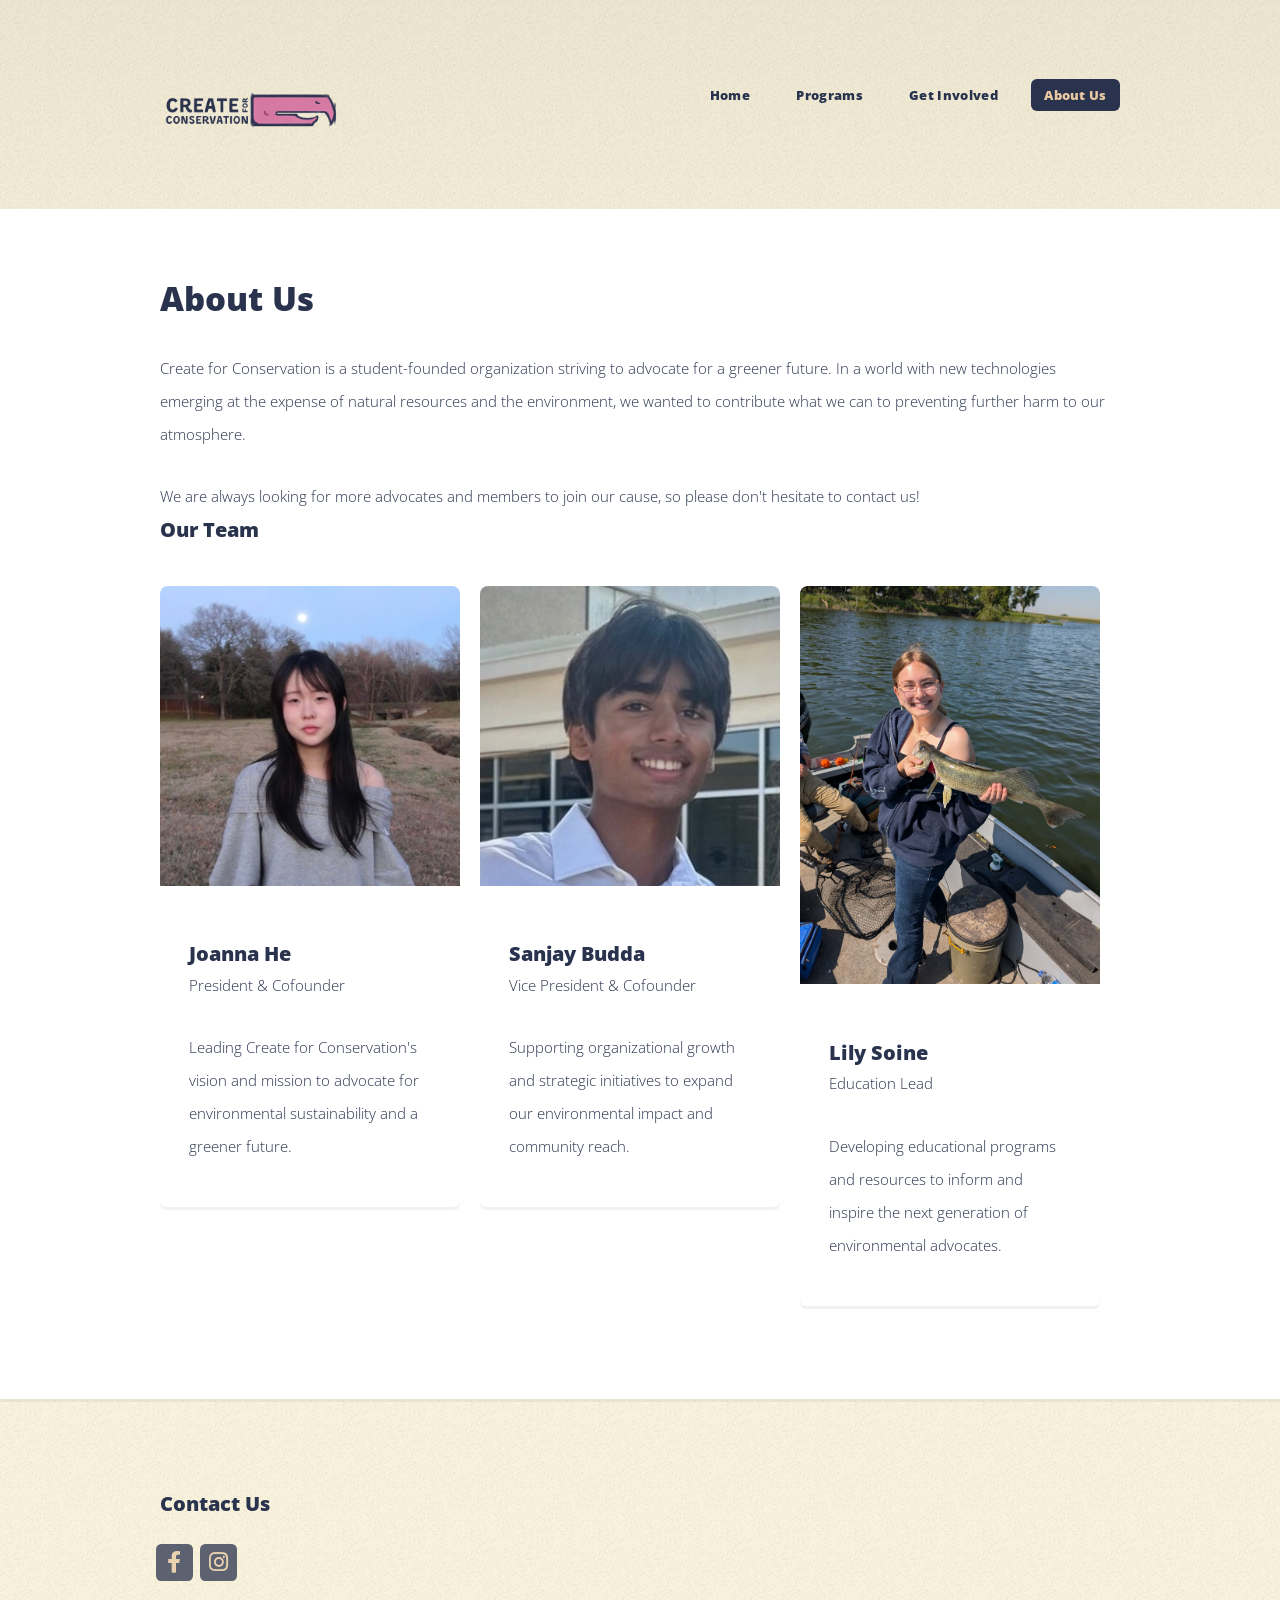
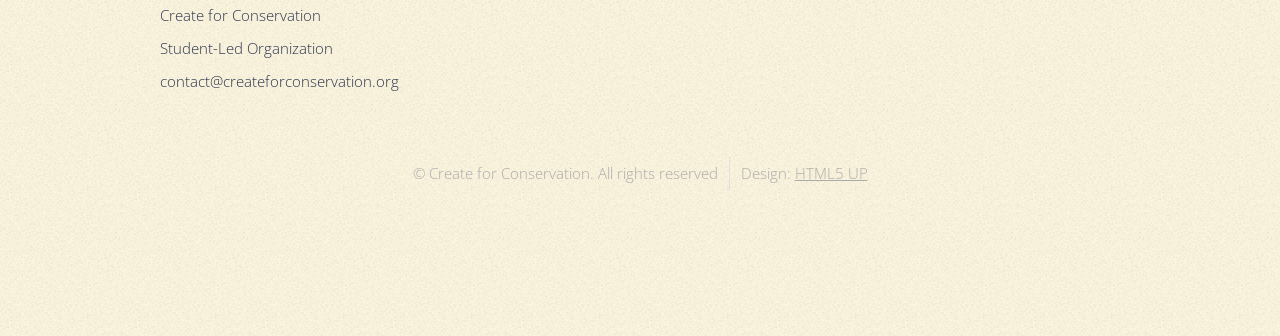
==== commit 51d20cd0: "Fix: Update team member image paths to assets/css/images" ====
--- a/about-us.html
+++ b/about-us.html
@@ -119,7 +119,7 @@
 						<div class="team-member-card">
 							<!-- Team Member 1 -->
 							<section class="box feature">
-								<a href="#" class="image featured"><img src="images/pic01.jpg" alt="Joanna He" /></a>
+								<a href="#" class="image featured"><img src="assets/css/images/joanna he.jpg" alt="Joanna He" /></a>
 								<div class="inner">
 									<header>
 										<h2>Joanna He</h2>
@@ -132,7 +132,7 @@
 						<div class="team-member-card">
 							<!-- Team Member 2 -->
 							<section class="box feature">
-								<a href="#" class="image featured"><img src="images/pic02.jpg" alt="Sanjay Budda" /></a>
+								<a href="#" class="image featured"><img src="assets/css/images/sanjay budda.jpg" alt="Sanjay Budda" /></a>
 								<div class="inner">
 									<header>
 										<h2>Sanjay Budda</h2>
@@ -145,7 +145,7 @@
 						<div class="team-member-card">
 							<!-- Team Member 3 -->
 							<section class="box feature">
-								<a href="#" class="image featured"><img src="images/pic03.jpg" alt="Lily Soine" /></a>
+								<a href="#" class="image featured"><img src="assets/css/images/lily soine.jpeg" alt="Lily Soine" /></a>
 								<div class="inner">
 									<header>
 										<h2>Lily Soine</h2>
@@ -158,7 +158,7 @@
 						<div class="team-member-card">
 							<!-- Team Member 4 -->
 							<section class="box feature">
-								<a href="#" class="image featured"><img src="images/pic04.jpg" alt="Ishaant Majumdar" /></a>
+								<a href="#" class="image featured"><img src="assets/css/images/ishaant majumdar.jpeg" alt="Ishaant Majumdar" /></a>
 								<div class="inner">
 									<header>
 										<h2>Ishaant Majumdar</h2>
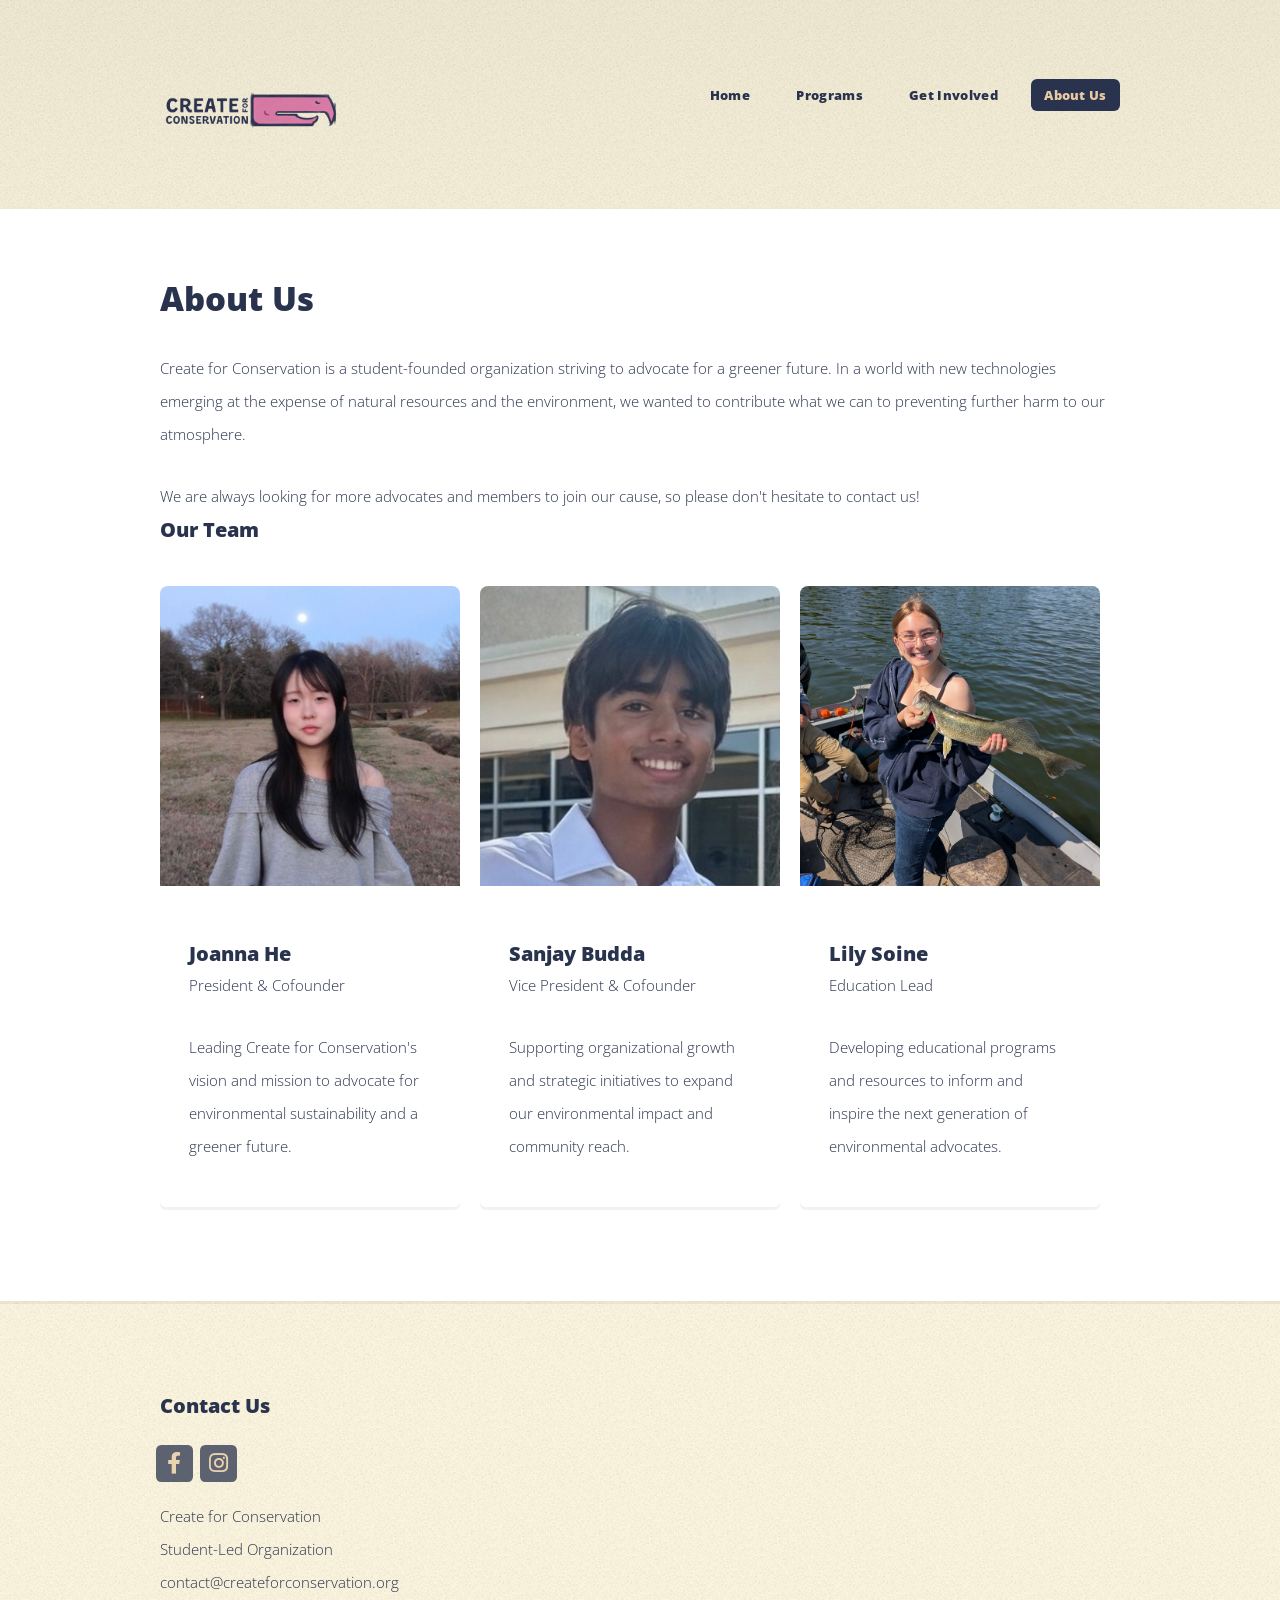
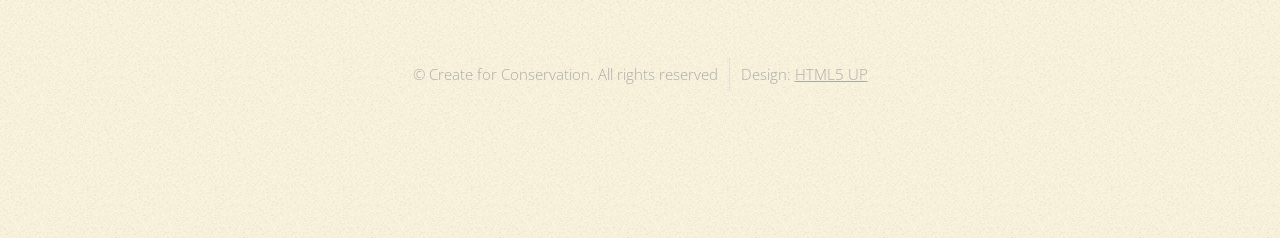
==== commit 7ef40ef0: "Fix: updated social media links" ====
--- a/about-us.html
+++ b/about-us.html
@@ -28,6 +28,10 @@
 			
 			.box.feature .image.featured img {
 				transition: transform 0.5s ease;
+				width: 100%;
+				height: 300px;
+				object-fit: cover;
+				display: block;
 			}
 			
 			.box.feature:hover .image.featured img {
@@ -181,8 +185,8 @@
 								<section class="widget contact last">
 									<h3>Contact Us</h3>
 									<ul>
-										<li><a href="#" class="icon brands fa-facebook-f"><span class="label">Facebook</span></a></li>
-										<li><a href="#" class="icon brands fa-instagram"><span class="label">Instagram</span></a></li>
+										<li><a href="https://www.facebook.com/share/1ZognSVCh6/?mibextid=wwXIfr" class="icon brands fa-facebook-f"><span class="label">Facebook</span></a></li>
+										<li><a href="https://www.instagram.com/create4orconservation/" class="icon brands fa-instagram"><span class="label">Instagram</span></a></li>
 									</ul>
 									<p>Create for Conservation<br />
 									Student-Led Organization<br />
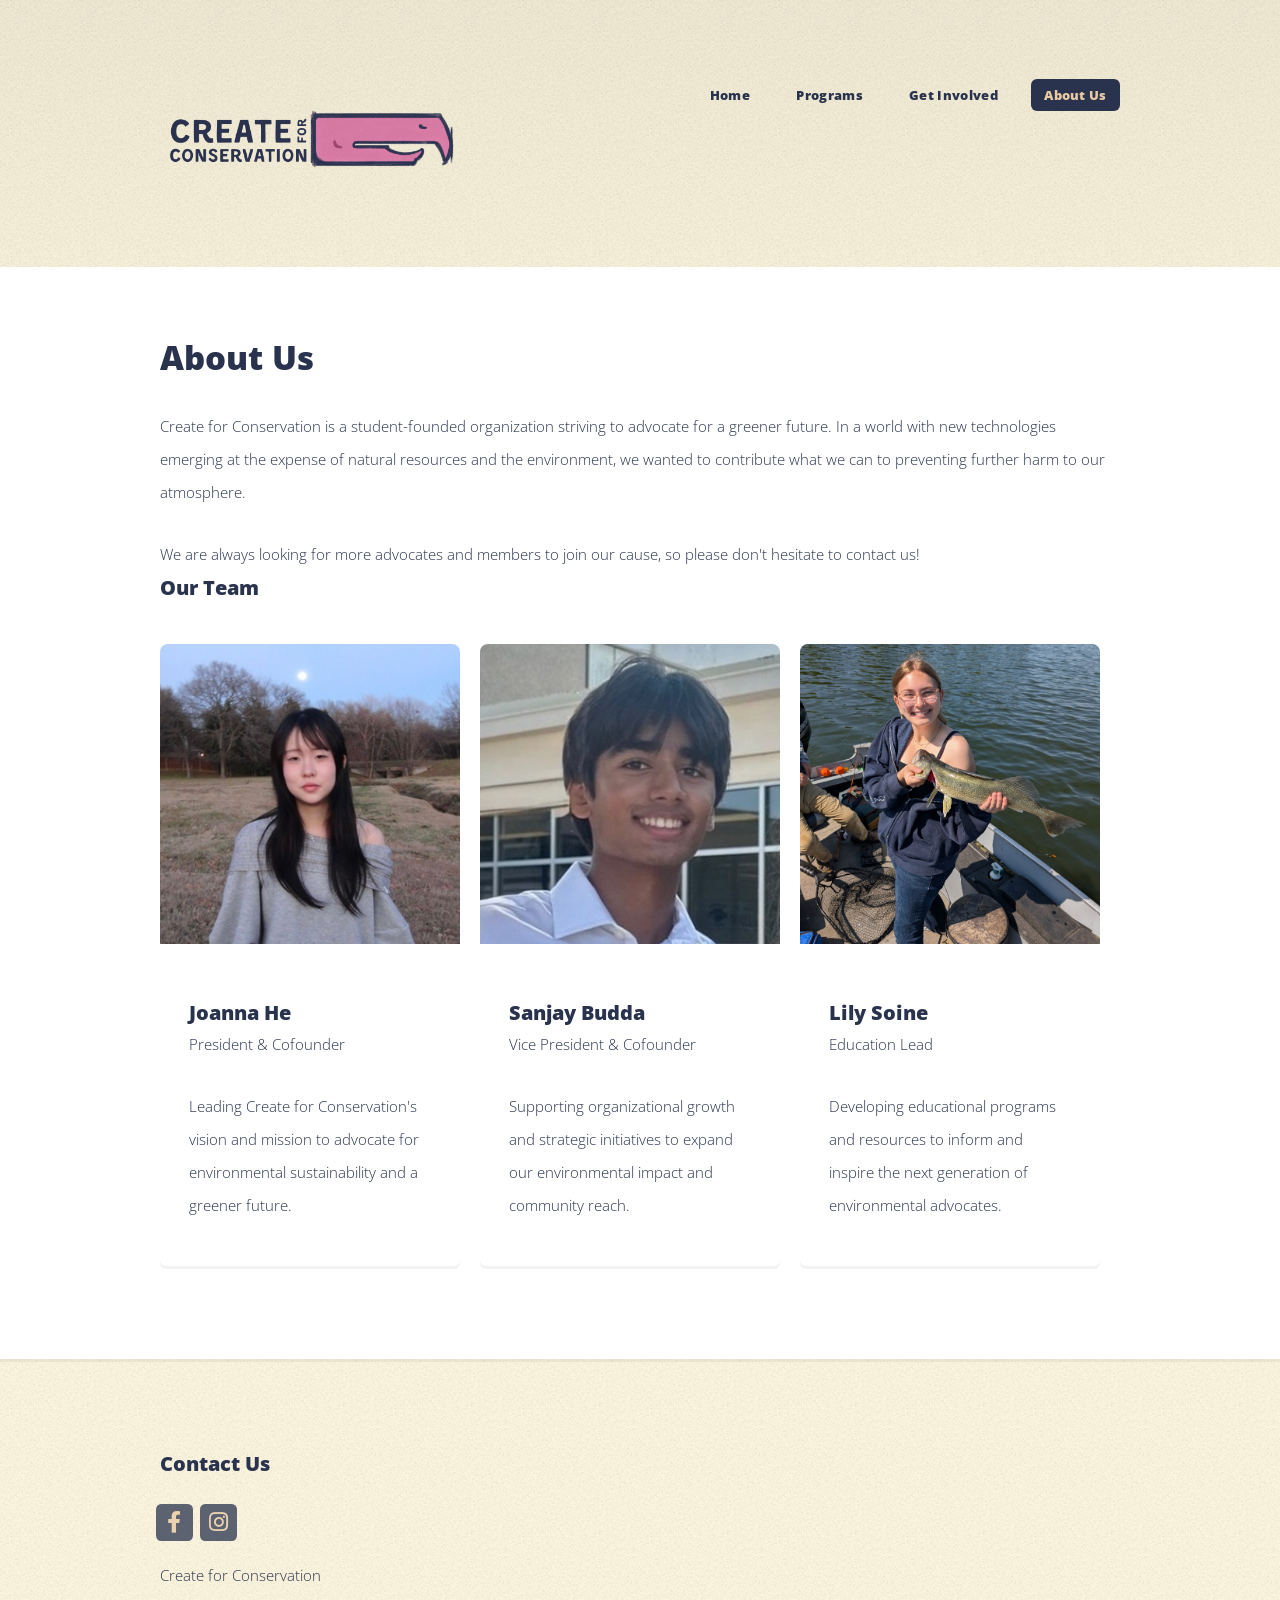
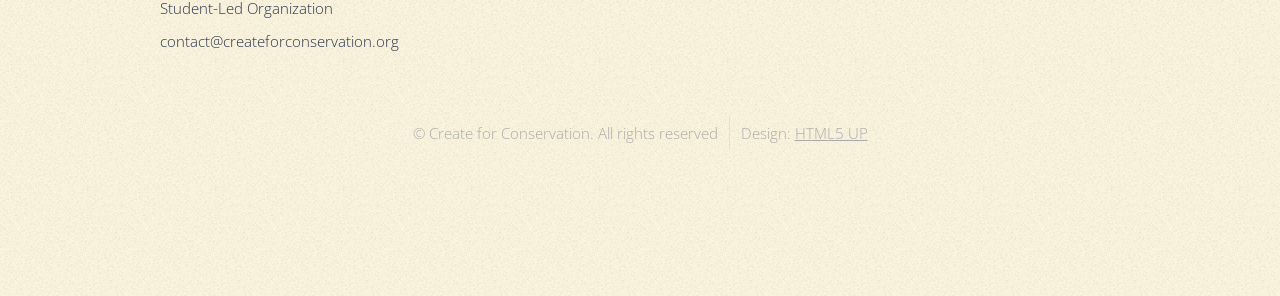
==== commit 7d35d735: "Fix: updated social media links" ====
--- a/about-us.html
+++ b/about-us.html
@@ -12,7 +12,7 @@
 		<link rel="stylesheet" href="assets/css/main.css" />
 		<style>
 			#logo img {
-				max-width: 180px;
+				max-width: 300px;
 				height: auto;
 			}
 			
@@ -123,7 +123,7 @@
 						<div class="team-member-card">
 							<!-- Team Member 1 -->
 							<section class="box feature">
-								<a href="#" class="image featured"><img src="assets/css/images/joanna he.jpg" alt="Joanna He" /></a>
+								<div class="image featured"><img src="assets/css/images/joanna he.jpg" alt="Joanna He" /></div>
 								<div class="inner">
 									<header>
 										<h2>Joanna He</h2>
@@ -136,7 +136,7 @@
 						<div class="team-member-card">
 							<!-- Team Member 2 -->
 							<section class="box feature">
-								<a href="#" class="image featured"><img src="assets/css/images/sanjay budda.jpg" alt="Sanjay Budda" /></a>
+								<div class="image featured"><img src="assets/css/images/sanjay budda.jpg" alt="Sanjay Budda" /></div>
 								<div class="inner">
 									<header>
 										<h2>Sanjay Budda</h2>
@@ -149,7 +149,7 @@
 						<div class="team-member-card">
 							<!-- Team Member 3 -->
 							<section class="box feature">
-								<a href="#" class="image featured"><img src="assets/css/images/lily soine.jpeg" alt="Lily Soine" /></a>
+								<div class="image featured"><img src="assets/css/images/lily soine.jpeg" alt="Lily Soine" /></div>
 								<div class="inner">
 									<header>
 										<h2>Lily Soine</h2>
@@ -162,7 +162,7 @@
 						<div class="team-member-card">
 							<!-- Team Member 4 -->
 							<section class="box feature">
-								<a href="#" class="image featured"><img src="assets/css/images/ishaant majumdar.jpeg" alt="Ishaant Majumdar" /></a>
+								<div class="image featured"><img src="assets/css/images/ishaant majumdar.jpeg" alt="Ishaant Majumdar" /></div>
 								<div class="inner">
 									<header>
 										<h2>Ishaant Majumdar</h2>
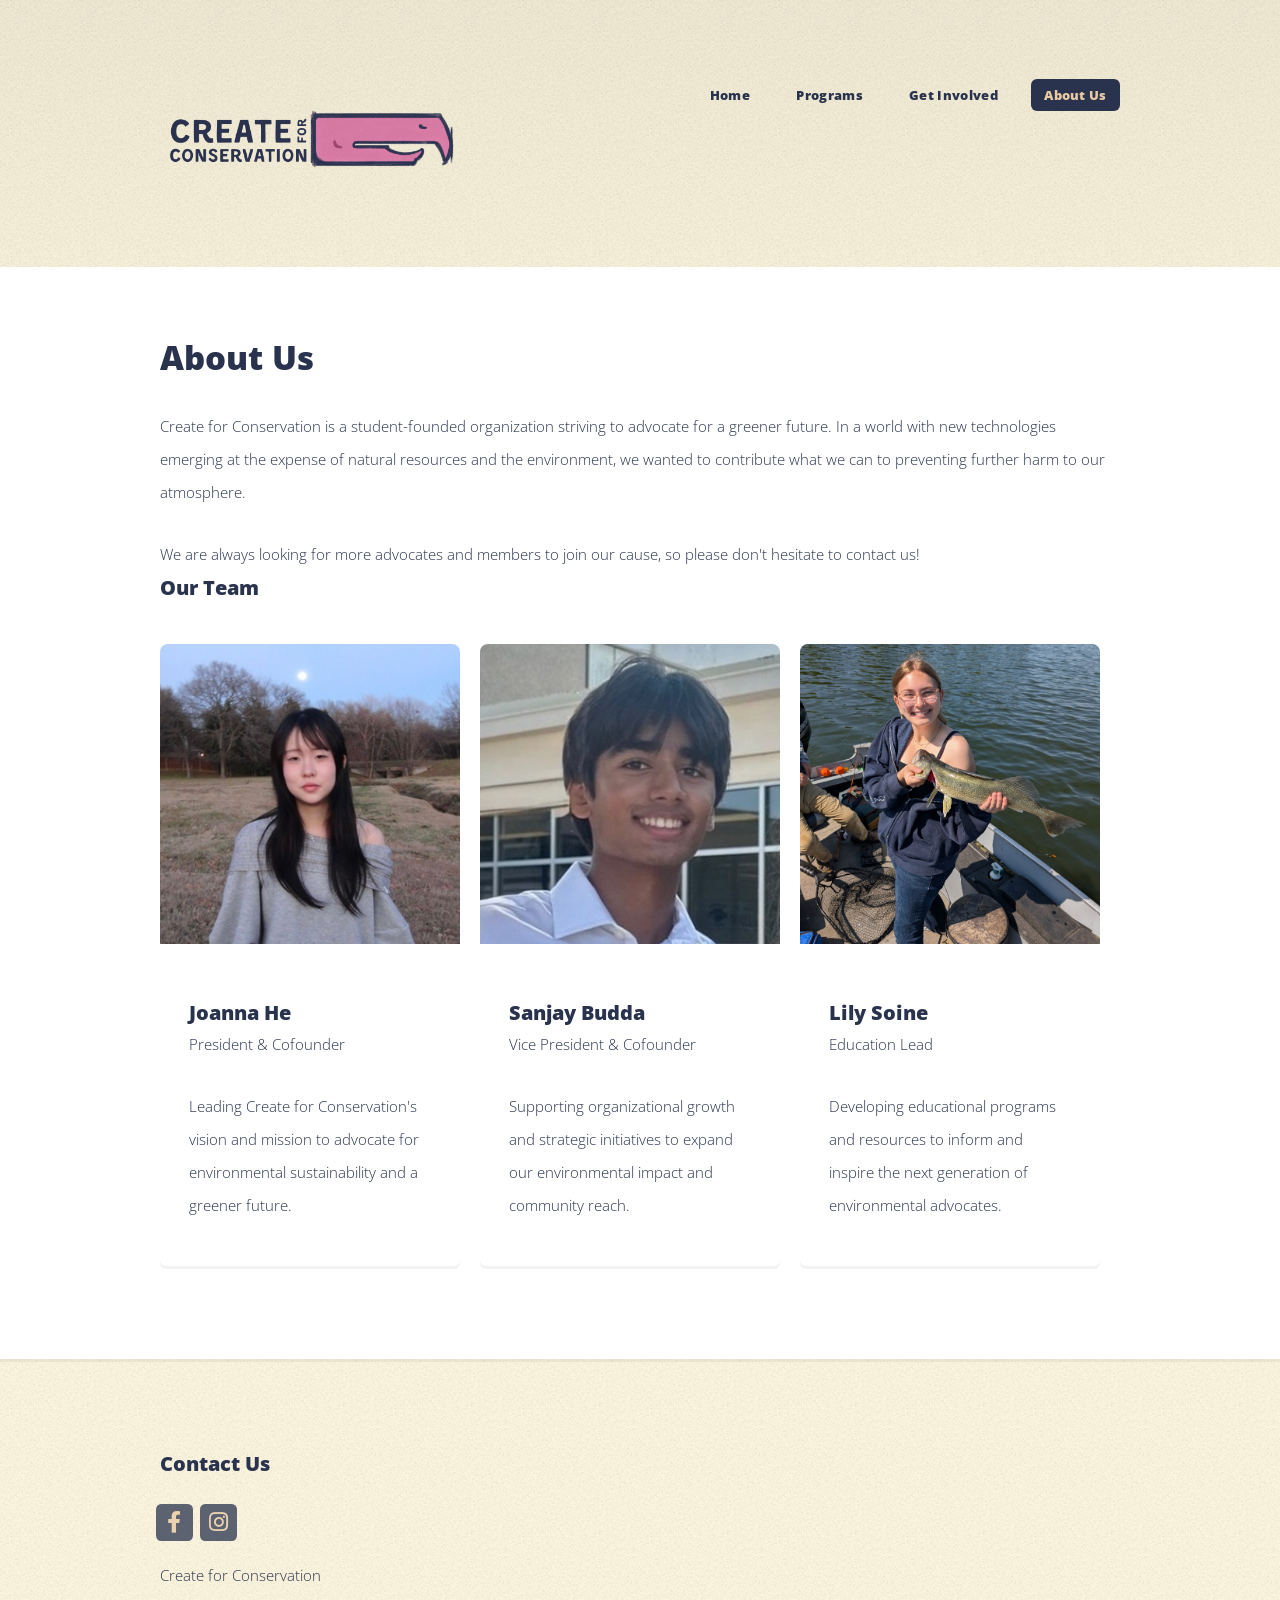
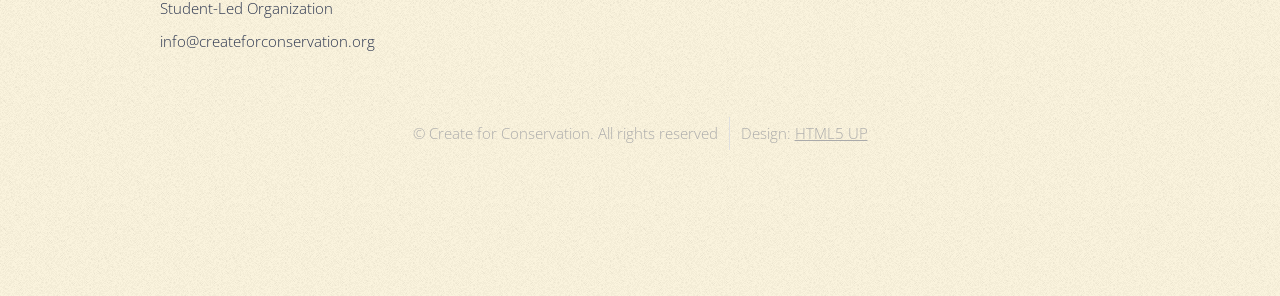
==== commit 791a4472: "Update about-us.html" ====
--- a/about-us.html
+++ b/about-us.html
@@ -9,6 +9,7 @@
 		<title>About Us - Create for Conservation</title>
 		<meta charset="utf-8" />
 		<meta name="viewport" content="width=device-width, initial-scale=1, user-scalable=no" />
+		<link rel="icon" type="image/png" href="assets/css/images/C4C_Logo_no_words.png" />
 		<link rel="stylesheet" href="assets/css/main.css" />
 		<style>
 			#logo img {
@@ -190,7 +191,7 @@
 									</ul>
 									<p>Create for Conservation<br />
 									Student-Led Organization<br />
-									contact@createforconservation.org</p>
+									info@createforconservation.org</p>
 								</section>
 						</div>
 					</div>
